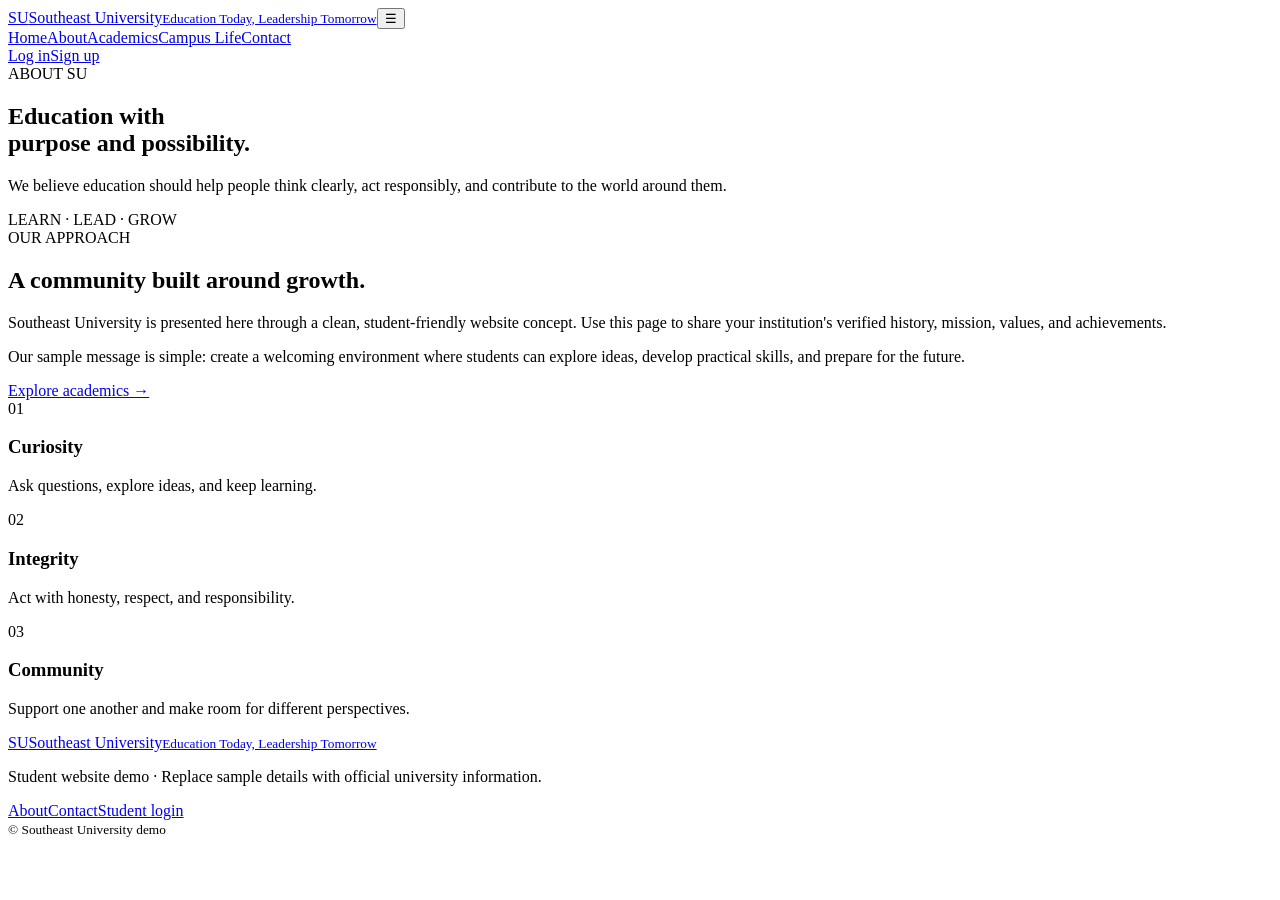
==== about.html @ af4e2483 "Add files via upload" ====
<!DOCTYPE html><html lang="en"><head><meta charset="UTF-8"><meta name="viewport" content="width=device-width, initial-scale=1.0"><title>About | Southeast University</title><link rel="stylesheet" href="assets/style.css"><script src="assets/script.js" defer></script></head><body>
<header class="site-header"><a class="brand" href="index.html"><span class="brand-mark">SU</span><span>Southeast University<small>Education Today, Leadership Tomorrow</small></span></a><button class="menu-toggle" aria-label="Open menu" aria-expanded="false">☰</button><nav class="nav"><a href="index.html">Home</a><a class="active" href="about.html">About</a><a href="academics.html">Academics</a><a href="campus-life.html">Campus Life</a><a href="contact.html">Contact</a></nav><div class="header-actions"><a class="login-link" href="login.html">Log in</a><a class="button button-small" href="signup.html">Sign up</a></div></header>
<main><section class="page-hero container"><span class="eyebrow">ABOUT SU</span><h1>Education with<br><span>purpose and possibility.</span></h1><p>We believe education should help people think clearly, act responsibly, and contribute to the world around them.</p></section><section class="container split-section"><div class="abstract-photo"><div class="photo-label">LEARN · LEAD · GROW</div></div><div><span class="eyebrow">OUR APPROACH</span><h2>A community built around growth.</h2><p>Southeast University is presented here through a clean, student-friendly website concept. Use this page to share your institution's verified history, mission, values, and achievements.</p><p>Our sample message is simple: create a welcoming environment where students can explore ideas, develop practical skills, and prepare for the future.</p><a class="button" href="academics.html">Explore academics →</a></div></section><section class="values container"><article><span>01</span><h3>Curiosity</h3><p>Ask questions, explore ideas, and keep learning.</p></article><article><span>02</span><h3>Integrity</h3><p>Act with honesty, respect, and responsibility.</p></article><article><span>03</span><h3>Community</h3><p>Support one another and make room for different perspectives.</p></article></section></main><footer class="footer"><a class="brand brand-footer" href="index.html"><span class="brand-mark">SU</span><span>Southeast University<small>Education Today, Leadership Tomorrow</small></span></a><p>Student website demo · Replace sample details with official university information.</p><div><a href="about.html">About</a><a href="contact.html">Contact</a><a href="login.html">Student login</a></div><small>© <span id="year"></span> Southeast University demo</small></footer></body></html>
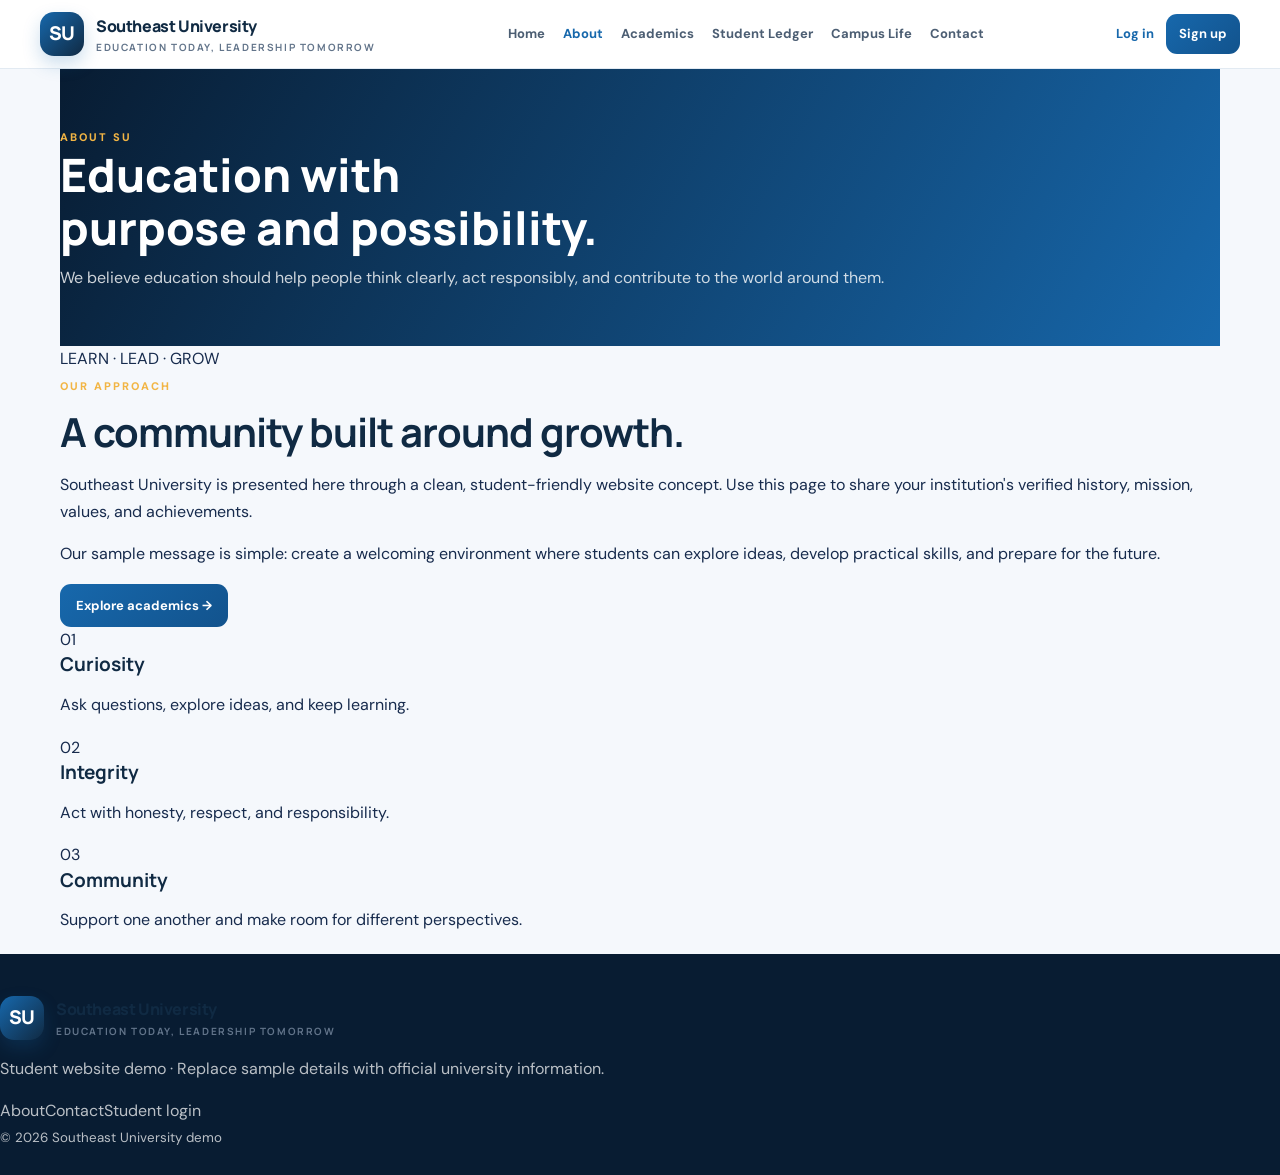
==== commit 28f99b69: "Add files via upload" ====
--- a/about.html
+++ b/about.html
@@ -1,3 +1,3 @@
 <!DOCTYPE html><html lang="en"><head><meta charset="UTF-8"><meta name="viewport" content="width=device-width, initial-scale=1.0"><title>About | Southeast University</title><link rel="stylesheet" href="assets/style.css"><script src="assets/script.js" defer></script></head><body>
-<header class="site-header"><a class="brand" href="index.html"><span class="brand-mark">SU</span><span>Southeast University<small>Education Today, Leadership Tomorrow</small></span></a><button class="menu-toggle" aria-label="Open menu" aria-expanded="false">☰</button><nav class="nav"><a href="index.html">Home</a><a class="active" href="about.html">About</a><a href="academics.html">Academics</a><a href="campus-life.html">Campus Life</a><a href="contact.html">Contact</a></nav><div class="header-actions"><a class="login-link" href="login.html">Log in</a><a class="button button-small" href="signup.html">Sign up</a></div></header>
+<header class="site-header"><a class="brand" href="index.html"><span class="brand-mark">SU</span><span>Southeast University<small>Education Today, Leadership Tomorrow</small></span></a><button class="menu-toggle" aria-label="Open menu" aria-expanded="false">☰</button><nav class="nav"><a href="index.html">Home</a><a class="active" href="about.html">About</a><a href="academics.html">Academics</a><a href="student-ledger.html">Student Ledger</a><a href="campus-life.html">Campus Life</a><a href="contact.html">Contact</a></nav><div class="header-actions"><a class="login-link" href="login.html">Log in</a><a class="button button-small" href="signup.html">Sign up</a></div></header>
 <main><section class="page-hero container"><span class="eyebrow">ABOUT SU</span><h1>Education with<br><span>purpose and possibility.</span></h1><p>We believe education should help people think clearly, act responsibly, and contribute to the world around them.</p></section><section class="container split-section"><div class="abstract-photo"><div class="photo-label">LEARN · LEAD · GROW</div></div><div><span class="eyebrow">OUR APPROACH</span><h2>A community built around growth.</h2><p>Southeast University is presented here through a clean, student-friendly website concept. Use this page to share your institution's verified history, mission, values, and achievements.</p><p>Our sample message is simple: create a welcoming environment where students can explore ideas, develop practical skills, and prepare for the future.</p><a class="button" href="academics.html">Explore academics →</a></div></section><section class="values container"><article><span>01</span><h3>Curiosity</h3><p>Ask questions, explore ideas, and keep learning.</p></article><article><span>02</span><h3>Integrity</h3><p>Act with honesty, respect, and responsibility.</p></article><article><span>03</span><h3>Community</h3><p>Support one another and make room for different perspectives.</p></article></section></main><footer class="footer"><a class="brand brand-footer" href="index.html"><span class="brand-mark">SU</span><span>Southeast University<small>Education Today, Leadership Tomorrow</small></span></a><p>Student website demo · Replace sample details with official university information.</p><div><a href="about.html">About</a><a href="contact.html">Contact</a><a href="login.html">Student login</a></div><small>© <span id="year"></span> Southeast University demo</small></footer></body></html>
--- a/assets/style.css
+++ b/assets/style.css
@@ -0,0 +1,183 @@
+@import url('https://fonts.googleapis.com/css2?family=DM+Sans:wght@400;500;600;700&family=Manrope:wght@400;500;600;700;800&display=swap');
+
+:root {
+  --navy: #102a43;
+  --navy-deep: #081c32;
+  --blue: #1768ac;
+  --blue-bright: #2589d8;
+  --gold: #f2b544;
+  --ink: #172b4d;
+  --muted: #62748a;
+  --paper: #f5f8fc;
+  --white: #fff;
+  --line: #e2eaf2;
+  --shadow: 0 18px 50px rgba(16,42,67,.10);
+  --radius: 20px;
+}
+* { box-sizing: border-box; }
+html { scroll-behavior: smooth; }
+body {
+  margin: 0; color: var(--ink); background: var(--paper);
+  font-family: "DM Sans", Arial, sans-serif; line-height: 1.65;
+}
+img { max-width: 100%; display: block; }
+a { color: var(--blue); text-decoration: none; }
+a:hover { color: var(--navy-deep); }
+.container { width: min(1160px, calc(100% - 40px)); margin-inline: auto; }
+header, .site-header { position: sticky; top: 0; z-index: 50; background: rgba(255,255,255,.95); backdrop-filter: blur(14px); border-bottom: 1px solid var(--line); }
+.navbar, nav { display: flex; align-items: center; justify-content: space-between; gap: 22px; }
+.navbar { min-height: 78px; }
+.brand, .logo { display: flex; align-items: center; gap: 12px; color: var(--navy); font-family: Manrope, sans-serif; font-weight: 800; letter-spacing: -.4px; }
+.brand-mark, .logo-mark { width: 44px; height: 44px; display: grid; place-items: center; border-radius: 14px; background: linear-gradient(135deg, var(--blue), var(--navy)); color: white; font-size: 19px; box-shadow: 0 8px 18px rgba(23,104,172,.22); }
+.brand small, .logo small { display: block; color: var(--muted); font-size: 10px; letter-spacing: 1.6px; text-transform: uppercase; font-weight: 700; }
+.nav-links, .nav-menu { display: flex; align-items: center; gap: 24px; }
+.nav-links a, .nav-menu a { color: #4c5e73; font-size: 14px; font-weight: 700; transition: color .2s; }
+.nav-links a:hover, .nav-menu a:hover, .nav-links a.active { color: var(--blue); }
+.menu-toggle { display: none; border: 1px solid var(--line); border-radius: 10px; padding: 9px 12px; background: white; font-size: 20px; }
+.btn, button, input[type="submit"] { cursor: pointer; border: 0; border-radius: 12px; padding: 12px 19px; font: inherit; font-weight: 700; transition: transform .2s, box-shadow .2s, background .2s; }
+.btn:hover, button:hover, input[type="submit"]:hover { transform: translateY(-2px); }
+.btn-primary, button[type="submit"], input[type="submit"] { color: white; background: linear-gradient(135deg, var(--blue), #12538d); box-shadow: 0 9px 20px rgba(23,104,172,.18); }
+.btn-secondary { color: var(--navy); background: white; border: 1px solid var(--line); }
+.hero { position: relative; overflow: hidden; padding: 88px 0 76px; color: white; background: radial-gradient(circle at 85% 20%, rgba(37,137,216,.5), transparent 28%), linear-gradient(125deg, #081c32 0%, #103f69 58%, #1768ac 100%); }
+.hero:after { content: ""; position: absolute; width: 420px; height: 420px; border: 1px solid rgba(255,255,255,.12); border-radius: 50%; right: -90px; bottom: -250px; box-shadow: 0 0 0 40px rgba(255,255,255,.025), 0 0 0 80px rgba(255,255,255,.025); }
+.hero-grid { display: grid; grid-template-columns: 1.1fr .9fr; align-items: center; gap: 54px; position: relative; z-index: 1; }
+.eyebrow { display: inline-flex; align-items: center; gap: 8px; color: var(--gold); text-transform: uppercase; letter-spacing: 2px; font-size: 11px; font-weight: 800; }
+.hero h1 { margin: 16px 0 18px; font: 800 clamp(36px, 5vw, 60px)/1.08 Manrope, sans-serif; letter-spacing: -2px; }
+.hero p { max-width: 590px; color: rgba(255,255,255,.82); font-size: 17px; margin: 0 0 28px; }
+.hero-actions { display: flex; flex-wrap: wrap; gap: 12px; }
+.hero .btn-secondary { background: rgba(255,255,255,.1); border-color: rgba(255,255,255,.28); color: white; }
+.hero-card { padding: 12px; border: 1px solid rgba(255,255,255,.22); border-radius: 26px; background: rgba(255,255,255,.1); box-shadow: 0 25px 70px rgba(0,0,0,.18); transform: rotate(1.5deg); }
+.hero-visual { min-height: 300px; border-radius: 18px; background: linear-gradient(135deg, rgba(255,255,255,.12), rgba(255,255,255,.02)), url('https://images.unsplash.com/photo-1562774053-701939374585?auto=format&fit=crop&w=1000&q=85') center/cover; display: flex; align-items: end; padding: 24px; }
+.hero-visual-label { padding: 15px 18px; border-radius: 14px; background: rgba(8,28,50,.86); backdrop-filter: blur(10px); }
+.hero-visual-label strong { display: block; font: 700 18px Manrope, sans-serif; }
+.hero-visual-label span { font-size: 12px; color: rgba(255,255,255,.7); }
+.stats { position: relative; z-index: 2; margin-top: -26px; }
+.stats-grid { display: grid; grid-template-columns: repeat(3, 1fr); padding: 22px; background: white; border: 1px solid var(--line); border-radius: 18px; box-shadow: var(--shadow); }
+.stat { padding: 8px 26px; border-right: 1px solid var(--line); }
+.stat:last-child { border-right: 0; }
+.stat strong { display: block; font: 800 25px Manrope, sans-serif; color: var(--navy); }
+.stat span { color: var(--muted); font-size: 13px; }
+.section { padding: 76px 0; }
+.section-heading { max-width: 700px; margin-bottom: 32px; }
+.section-heading.center { margin-inline: auto; text-align: center; }
+.section-kicker { color: var(--blue); font-size: 11px; font-weight: 800; text-transform: uppercase; letter-spacing: 2px; }
+h2, h3 { font-family: Manrope, sans-serif; color: var(--navy); line-height: 1.2; }
+h2 { margin: 10px 0 14px; font-size: clamp(28px, 3.4vw, 40px); letter-spacing: -1px; }
+h3 { margin: 0 0 10px; font-size: 19px; }
+.section-heading p, .muted { color: var(--muted); }
+.card-grid { display: grid; grid-template-columns: repeat(3, 1fr); gap: 20px; }
+.card, .content-card, .feature-card { background: white; border: 1px solid var(--line); border-radius: var(--radius); padding: 26px; box-shadow: 0 7px 24px rgba(16,42,67,.035); transition: transform .2s, box-shadow .2s; }
+.card:hover, .feature-card:hover { transform: translateY(-4px); box-shadow: var(--shadow); }
+.card-icon { width: 48px; height: 48px; display: grid; place-items: center; border-radius: 15px; background: #eaf4ff; color: var(--blue); font-size: 23px; margin-bottom: 20px; }
+.card p, .feature-card p { color: var(--muted); margin-bottom: 0; }
+.split { display: grid; grid-template-columns: 1fr 1fr; align-items: center; gap: 54px; }
+.image-panel { min-height: 340px; border-radius: 24px; background: url('https://images.unsplash.com/photo-1523050854058-8df90110c9f1?auto=format&fit=crop&w=1000&q=85') center/cover; box-shadow: var(--shadow); }
+.check-list { padding: 0; list-style: none; display: grid; gap: 12px; }
+.check-list li:before { content: "✓"; display: inline-grid; place-items: center; width: 23px; height: 23px; margin-right: 10px; border-radius: 50%; background: #e4f7ee; color: #15805d; font-weight: 800; }
+.cta { padding: 42px; border-radius: 24px; background: linear-gradient(120deg, var(--navy-deep), #155e99); color: white; display: flex; justify-content: space-between; align-items: center; gap: 24px; }
+.cta h2 { color: white; margin-top: 0; }
+.cta p { color: rgba(255,255,255,.75); margin-bottom: 0; }
+.page-hero { padding: 54px 0; color: white; background: linear-gradient(120deg, var(--navy-deep), var(--blue)); }
+.page-hero h1 { margin: 0 0 10px; font: 800 clamp(32px, 4vw, 46px)/1.15 Manrope, sans-serif; }
+.page-hero p { margin: 0; color: rgba(255,255,255,.8); }
+.content-wrap { padding: 52px 0 76px; }
+.content-card { padding: clamp(22px, 4vw, 40px); }
+form { display: grid; gap: 16px; }
+label { display: block; font-weight: 700; font-size: 14px; margin-bottom: 6px; }
+input, textarea, select { width: 100%; padding: 13px 14px; border: 1px solid #d7e1eb; border-radius: 11px; font: inherit; background: #fbfdff; color: var(--ink); outline: none; }
+input:focus, textarea:focus, select:focus { border-color: var(--blue-bright); box-shadow: 0 0 0 3px rgba(37,137,216,.12); }
+textarea { min-height: 130px; resize: vertical; }
+.form-grid { display: grid; grid-template-columns: 1fr 1fr; gap: 16px; }
+footer { margin-top: 20px; padding: 42px 0 24px; background: var(--navy-deep); color: rgba(255,255,255,.72); }
+.footer-grid { display: grid; grid-template-columns: 1.4fr 1fr 1fr; gap: 34px; padding-bottom: 30px; }
+footer h3 { color: white; font-size: 15px; }
+footer a { color: rgba(255,255,255,.72); }
+footer a:hover { color: white; }
+.footer-links { display: grid; gap: 8px; font-size: 13px; }
+.footer-bottom { border-top: 1px solid rgba(255,255,255,.13); padding-top: 20px; font-size: 12px; display: flex; justify-content: space-between; gap: 15px; flex-wrap: wrap; }
+.notice { padding: 14px 16px; background: #fff8e7; border: 1px solid #f5d995; border-radius: 12px; color: #75551a; font-size: 13px; }
+@media (max-width: 850px) {
+  .nav-links, .nav-menu { display: none; position: absolute; top: 78px; left: 0; right: 0; padding: 18px 22px 24px; background: white; border-bottom: 1px solid var(--line); flex-direction: column; align-items: stretch; gap: 15px; }
+  .nav-links.open, .nav-menu.open { display: flex; }
+  .menu-toggle { display: block; }
+  .hero-grid, .split { grid-template-columns: 1fr; gap: 34px; }
+  .hero { padding: 62px 0 60px; }
+  .hero-card { max-width: 560px; transform: none; }
+  .card-grid { grid-template-columns: 1fr 1fr; }
+}
+@media (max-width: 560px) {
+  .container { width: min(100% - 28px, 1160px); }
+  .brand { font-size: 13px; }
+  .brand-mark, .logo-mark { width: 39px; height: 39px; }
+  .hero h1 { letter-spacing: -1px; }
+  .hero p { font-size: 15px; }
+  .hero-visual { min-height: 230px; }
+  .stats-grid { grid-template-columns: 1fr; padding: 10px 18px; }
+  .stat { border-right: 0; border-bottom: 1px solid var(--line); padding: 13px 5px; }
+  .stat:last-child { border-bottom: 0; }
+  .card-grid, .form-grid, .footer-grid { grid-template-columns: 1fr; }
+  .section { padding: 54px 0; }
+  .cta { padding: 26px; flex-direction: column; align-items: flex-start; }
+  .footer-bottom { flex-direction: column; }
+}
+
+
+/* Header navigation refinement and Student Ledger demo page */
+.site-header { display:flex; align-items:center; gap:24px; padding:12px max(22px, calc((100% - 1200px)/2)); }
+.site-header .nav { display:flex; align-items:center; justify-content:center; flex:1; gap:clamp(10px, 1.4vw, 22px); }
+.site-header .nav a { white-space:nowrap; color:#4c5e73; font-size:13px; font-weight:700; }
+.site-header .nav a:hover, .site-header .nav a.active { color:var(--blue); }
+.header-actions { display:flex; align-items:center; gap:12px; white-space:nowrap; }
+.login-link { font-size:13px; font-weight:700; }
+.button, .button-small { display:inline-flex; align-items:center; justify-content:center; border-radius:11px; padding:11px 16px; background:linear-gradient(135deg,var(--blue),#12538d); color:#fff; font-weight:700; font-size:13px; }
+.button-small { padding:9px 13px; }
+.site-header .menu-toggle { flex-shrink:0; }
+.ledger-page { min-height:70vh; background:#eef3f9; padding-bottom:60px; }
+.ledger-top { background:linear-gradient(120deg,#0a1c34,#163f68); color:white; padding:42px 0 64px; }
+.ledger-top-inner { display:flex; justify-content:space-between; align-items:center; gap:20px; }
+.ledger-kicker, .demo-label { font-size:10px; letter-spacing:1.7px; font-weight:800; color:#f2b544; }
+.ledger-top h1 { color:white; font:800 clamp(32px,4vw,46px)/1.15 Manrope,sans-serif; margin:8px 0; }
+.ledger-top p { color:#c5d4e5; margin:0; }
+.ledger-avatar,.profile-avatar { display:grid; place-items:center; border-radius:50%; font-weight:800; color:white; background:linear-gradient(135deg,#159b9a,#1768ac); border:3px solid #b8f3e9; }
+.ledger-avatar { width:62px; height:62px; font-size:22px; }
+.ledger-container { margin-top:-32px; position:relative; }
+.ledger-profile { display:flex; justify-content:space-between; gap:24px; padding:28px; background:#1c2b42; color:white; border-radius:20px 20px 0 0; }
+.ledger-person { display:flex; align-items:center; gap:18px; }
+.profile-avatar { width:78px; height:78px; flex-shrink:0; font-size:24px; }
+.ledger-person h2 { color:white; font-size:20px; margin:5px 0; letter-spacing:0; }
+.ledger-person p { margin:2px 0; color:#d5dfeb; font-size:13px; }
+.ledger-dates { min-width:260px; display:grid; align-content:center; gap:7px; }
+.ledger-dates div { display:flex; justify-content:space-between; gap:15px; font-size:12px; }
+.ledger-dates span { color:#b8c8d9; }
+.ledger-dates strong { color:#fff; text-align:right; }
+.ledger-summary { display:grid; grid-template-columns:repeat(4,minmax(0,1fr)); gap:12px; padding:22px 28px; background:#1c2b42; }
+.ledger-semester,.ledger-metric { display:flex; flex-direction:column; overflow:hidden; border:2px solid #b8f3e9; border-radius:16px; background:#1c2b42; color:white; }
+.ledger-semester span,.ledger-metric span { display:block; text-align:center; padding:8px 10px; background:#0d9488; color:white; font-size:12px; font-weight:800; }
+.ledger-semester select { flex:1; border:0; border-radius:0; background:#1c2b42; color:white; font-weight:700; padding:11px; }
+.ledger-metric strong { display:grid; flex:1; place-items:center; min-height:48px; font-size:16px; }
+.ledger-table-wrap { overflow-x:auto; background:#1c2b42; padding:0 28px 28px; border-radius:0 0 20px 20px; }
+.ledger-table { width:100%; border-collapse:collapse; min-width:700px; color:#f2f6fb; font-size:12px; }
+.ledger-table th,.ledger-table td { padding:15px 12px; border:1px solid #3a4960; text-align:left; }
+.ledger-table th { background:#24364f; color:white; }
+.ledger-table tbody tr:nth-child(even) { background:#22334b; }
+.ledger-disclaimer { margin:18px 0; padding:14px 16px; background:#fff7e6; border:1px solid #f1d89d; border-radius:12px; color:#6e531b; font-size:12px; }
+.ledger-actions { display:flex; flex-wrap:wrap; gap:12px; }
+@media(max-width:1000px) {
+  .site-header { flex-wrap:wrap; gap:12px; padding:12px 20px; }
+  .site-header .nav { order:4; width:100%; flex-wrap:wrap; justify-content:flex-start; }
+  .header-actions { margin-left:auto; }
+}
+@media(max-width:700px) {
+  .site-header .nav { display:none; flex-direction:column; align-items:stretch; gap:8px; }
+  .site-header .nav.open { display:flex; }
+  .ledger-profile { flex-direction:column; }
+  .ledger-dates { min-width:0; }
+  .ledger-summary { grid-template-columns:1fr 1fr; padding:16px; }
+  .ledger-table-wrap { padding:0 16px 20px; }
+  .ledger-profile { padding:20px; }
+}
+@media print {
+  .site-header,.ledger-actions,.footer { display:none!important; }
+  .ledger-page { background:white; }
+  .ledger-container { width:100%; margin:0; }
+}
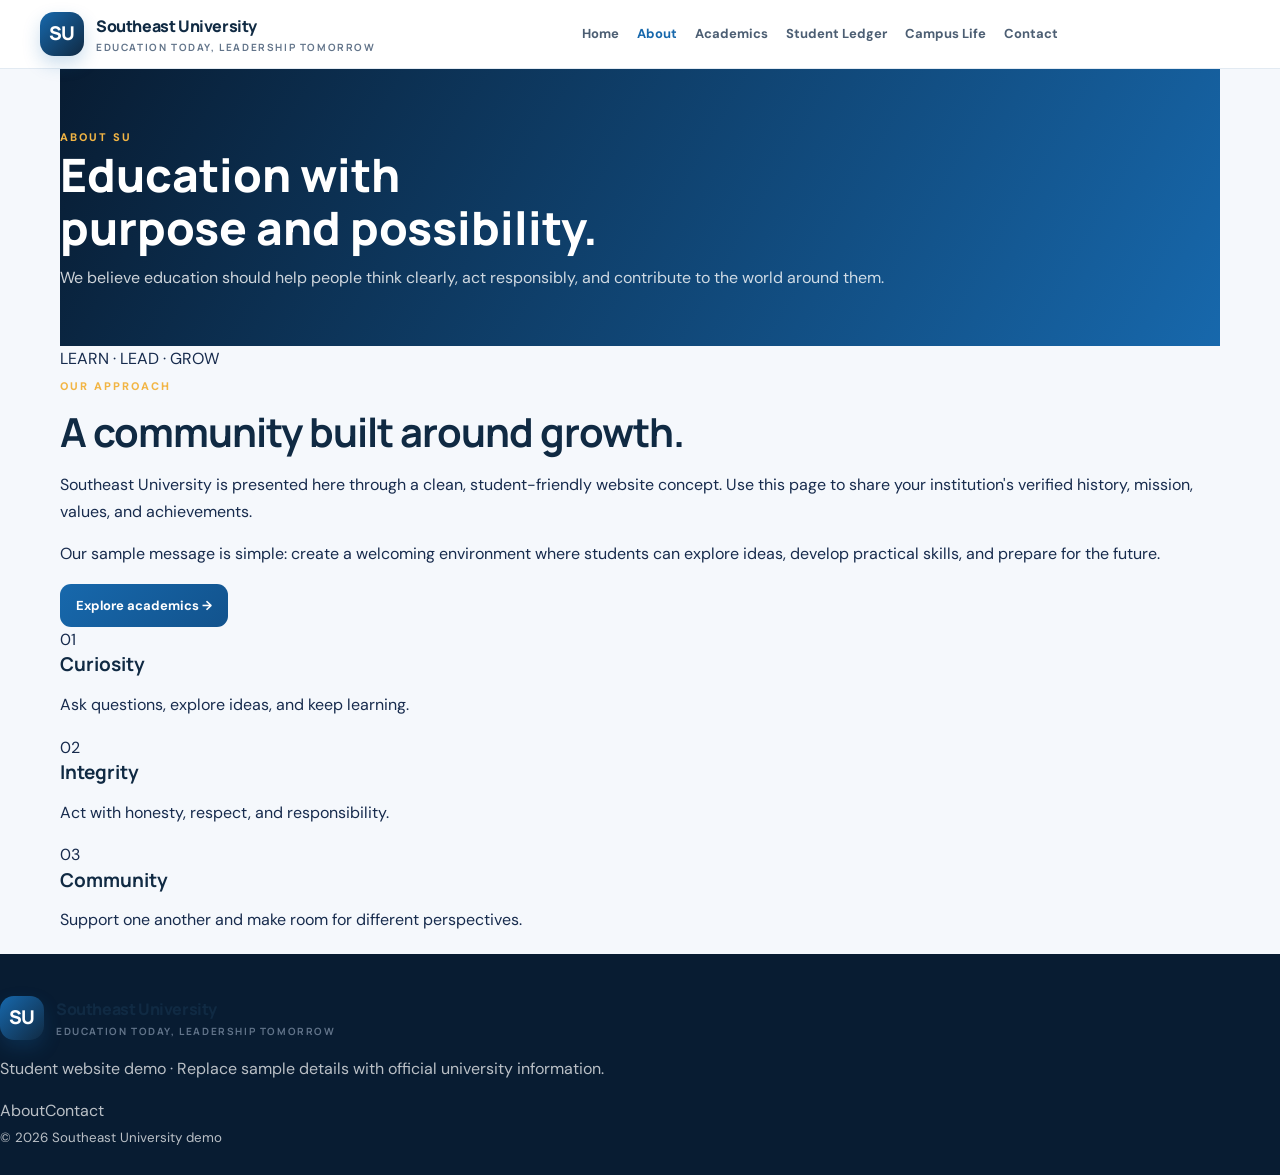
==== commit 0bbd37db: "Add files via upload" ====
--- a/about.html
+++ b/about.html
@@ -1,3 +1,3 @@
 <!DOCTYPE html><html lang="en"><head><meta charset="UTF-8"><meta name="viewport" content="width=device-width, initial-scale=1.0"><title>About | Southeast University</title><link rel="stylesheet" href="assets/style.css"><script src="assets/script.js" defer></script></head><body>
-<header class="site-header"><a class="brand" href="index.html"><span class="brand-mark">SU</span><span>Southeast University<small>Education Today, Leadership Tomorrow</small></span></a><button class="menu-toggle" aria-label="Open menu" aria-expanded="false">☰</button><nav class="nav"><a href="index.html">Home</a><a class="active" href="about.html">About</a><a href="academics.html">Academics</a><a href="student-ledger.html">Student Ledger</a><a href="campus-life.html">Campus Life</a><a href="contact.html">Contact</a></nav><div class="header-actions"><a class="login-link" href="login.html">Log in</a><a class="button button-small" href="signup.html">Sign up</a></div></header>
-<main><section class="page-hero container"><span class="eyebrow">ABOUT SU</span><h1>Education with<br><span>purpose and possibility.</span></h1><p>We believe education should help people think clearly, act responsibly, and contribute to the world around them.</p></section><section class="container split-section"><div class="abstract-photo"><div class="photo-label">LEARN · LEAD · GROW</div></div><div><span class="eyebrow">OUR APPROACH</span><h2>A community built around growth.</h2><p>Southeast University is presented here through a clean, student-friendly website concept. Use this page to share your institution's verified history, mission, values, and achievements.</p><p>Our sample message is simple: create a welcoming environment where students can explore ideas, develop practical skills, and prepare for the future.</p><a class="button" href="academics.html">Explore academics →</a></div></section><section class="values container"><article><span>01</span><h3>Curiosity</h3><p>Ask questions, explore ideas, and keep learning.</p></article><article><span>02</span><h3>Integrity</h3><p>Act with honesty, respect, and responsibility.</p></article><article><span>03</span><h3>Community</h3><p>Support one another and make room for different perspectives.</p></article></section></main><footer class="footer"><a class="brand brand-footer" href="index.html"><span class="brand-mark">SU</span><span>Southeast University<small>Education Today, Leadership Tomorrow</small></span></a><p>Student website demo · Replace sample details with official university information.</p><div><a href="about.html">About</a><a href="contact.html">Contact</a><a href="login.html">Student login</a></div><small>© <span id="year"></span> Southeast University demo</small></footer></body></html>+<header class="site-header"><a class="brand" href="index.html"><span class="brand-mark">SU</span><span>Southeast University<small>Education Today, Leadership Tomorrow</small></span></a><button class="menu-toggle" aria-label="Open menu" aria-expanded="false">☰</button><nav class="nav"><a href="index.html">Home</a><a class="active" href="about.html">About</a><a href="academics.html">Academics</a><a href="student-ledger.html">Student Ledger</a><a href="campus-life.html">Campus Life</a><a href="contact.html">Contact</a></nav></header>
+<main><section class="page-hero container"><span class="eyebrow">ABOUT SU</span><h1>Education with<br><span>purpose and possibility.</span></h1><p>We believe education should help people think clearly, act responsibly, and contribute to the world around them.</p></section><section class="container split-section"><div class="abstract-photo"><div class="photo-label">LEARN · LEAD · GROW</div></div><div><span class="eyebrow">OUR APPROACH</span><h2>A community built around growth.</h2><p>Southeast University is presented here through a clean, student-friendly website concept. Use this page to share your institution's verified history, mission, values, and achievements.</p><p>Our sample message is simple: create a welcoming environment where students can explore ideas, develop practical skills, and prepare for the future.</p><a class="button" href="academics.html">Explore academics →</a></div></section><section class="values container"><article><span>01</span><h3>Curiosity</h3><p>Ask questions, explore ideas, and keep learning.</p></article><article><span>02</span><h3>Integrity</h3><p>Act with honesty, respect, and responsibility.</p></article><article><span>03</span><h3>Community</h3><p>Support one another and make room for different perspectives.</p></article></section></main><footer class="footer"><a class="brand brand-footer" href="index.html"><span class="brand-mark">SU</span><span>Southeast University<small>Education Today, Leadership Tomorrow</small></span></a><p>Student website demo · Replace sample details with official university information.</p><div><a href="about.html">About</a><a href="contact.html">Contact</a></div><small>© <span id="year"></span> Southeast University demo</small></footer></body></html>
--- a/assets/style.css
+++ b/assets/style.css
@@ -47,7 +47,7 @@
 .hero-actions { display: flex; flex-wrap: wrap; gap: 12px; }
 .hero .btn-secondary { background: rgba(255,255,255,.1); border-color: rgba(255,255,255,.28); color: white; }
 .hero-card { padding: 12px; border: 1px solid rgba(255,255,255,.22); border-radius: 26px; background: rgba(255,255,255,.1); box-shadow: 0 25px 70px rgba(0,0,0,.18); transform: rotate(1.5deg); }
-.hero-visual { min-height: 300px; border-radius: 18px; background: linear-gradient(135deg, rgba(255,255,255,.12), rgba(255,255,255,.02)), url('https://images.unsplash.com/photo-1562774053-701939374585?auto=format&fit=crop&w=1000&q=85') center/cover; display: flex; align-items: end; padding: 24px; }
+.hero-visual { min-height: 300px; border-radius: 18px; background: linear-gradient(135deg, rgba(255,255,255,.12), rgba(255,255,255,.02)), url('seu-campus.jpg') center/cover; display: flex; align-items: end; padding: 24px; }
 .hero-visual-label { padding: 15px 18px; border-radius: 14px; background: rgba(8,28,50,.86); backdrop-filter: blur(10px); }
 .hero-visual-label strong { display: block; font: 700 18px Manrope, sans-serif; }
 .hero-visual-label span { font-size: 12px; color: rgba(255,255,255,.7); }
@@ -181,3 +181,36 @@
   .ledger-page { background:white; }
   .ledger-container { width:100%; margin:0; }
 }
+
+/* Student photo and profile layout update */
+.student-photo { object-fit: cover; display:block; }
+.ledger-profile { justify-content:flex-start; }
+.ledger-person { min-width:0; }
+@media(max-width:700px) {
+  .student-photo { width:78px; height:78px; }
+  .ledger-person { align-items:flex-start; }
+}
+
+
+/* Final Student Ledger profile layout and responsive portrait fix */
+.ledger-profile { display:flex; align-items:center; justify-content:flex-start; gap:24px; min-width:0; }
+.ledger-person { display:flex; align-items:center; gap:22px; min-width:0; width:100%; }
+.ledger-person > div { min-width:0; }
+.ledger-person h2 { font-size:clamp(17px, 2.2vw, 24px); line-height:1.3; overflow-wrap:anywhere; }
+.ledger-person p { overflow-wrap:anywhere; }
+.profile-avatar.student-photo { width:150px; height:150px; flex:0 0 150px; border-radius:50%; object-fit:cover; object-position:center 35%; border:4px solid #159b9a; background:#f5e8eb; }
+@media (max-width:700px) {
+  .ledger-profile { padding:20px 16px; }
+  .ledger-person { flex-direction:column; align-items:center; text-align:center; gap:16px; }
+  .profile-avatar.student-photo { width:clamp(112px, 38vw, 150px); height:clamp(112px, 38vw, 150px); flex-basis:auto; }
+  .ledger-person h2 { font-size:clamp(17px, 5vw, 22px); }
+  .ledger-person p { font-size:13px; }
+}
+
+
+/* Account links appear only on the home page, in a small bottom-corner control. */
+.home-auth-corner { position:fixed; right:18px; bottom:18px; z-index:1000; display:flex; align-items:center; gap:6px; padding:6px; background:rgba(255,255,255,.94); border:1px solid #dbe5ef; border-radius:999px; box-shadow:0 5px 20px rgba(15,35,60,.15); }
+.home-auth-corner a { display:inline-block; padding:6px 10px; border-radius:999px; color:#155b93; font-size:11px; font-weight:700; text-decoration:none; }
+.home-auth-corner a:last-child { background:#1766a6; color:#fff; }
+.negative-amount { color:#ff4d5e !important; }
+@media(max-width:600px) { .home-auth-corner { right:10px; bottom:10px; } .home-auth-corner a { padding:5px 8px; font-size:10px; } }
